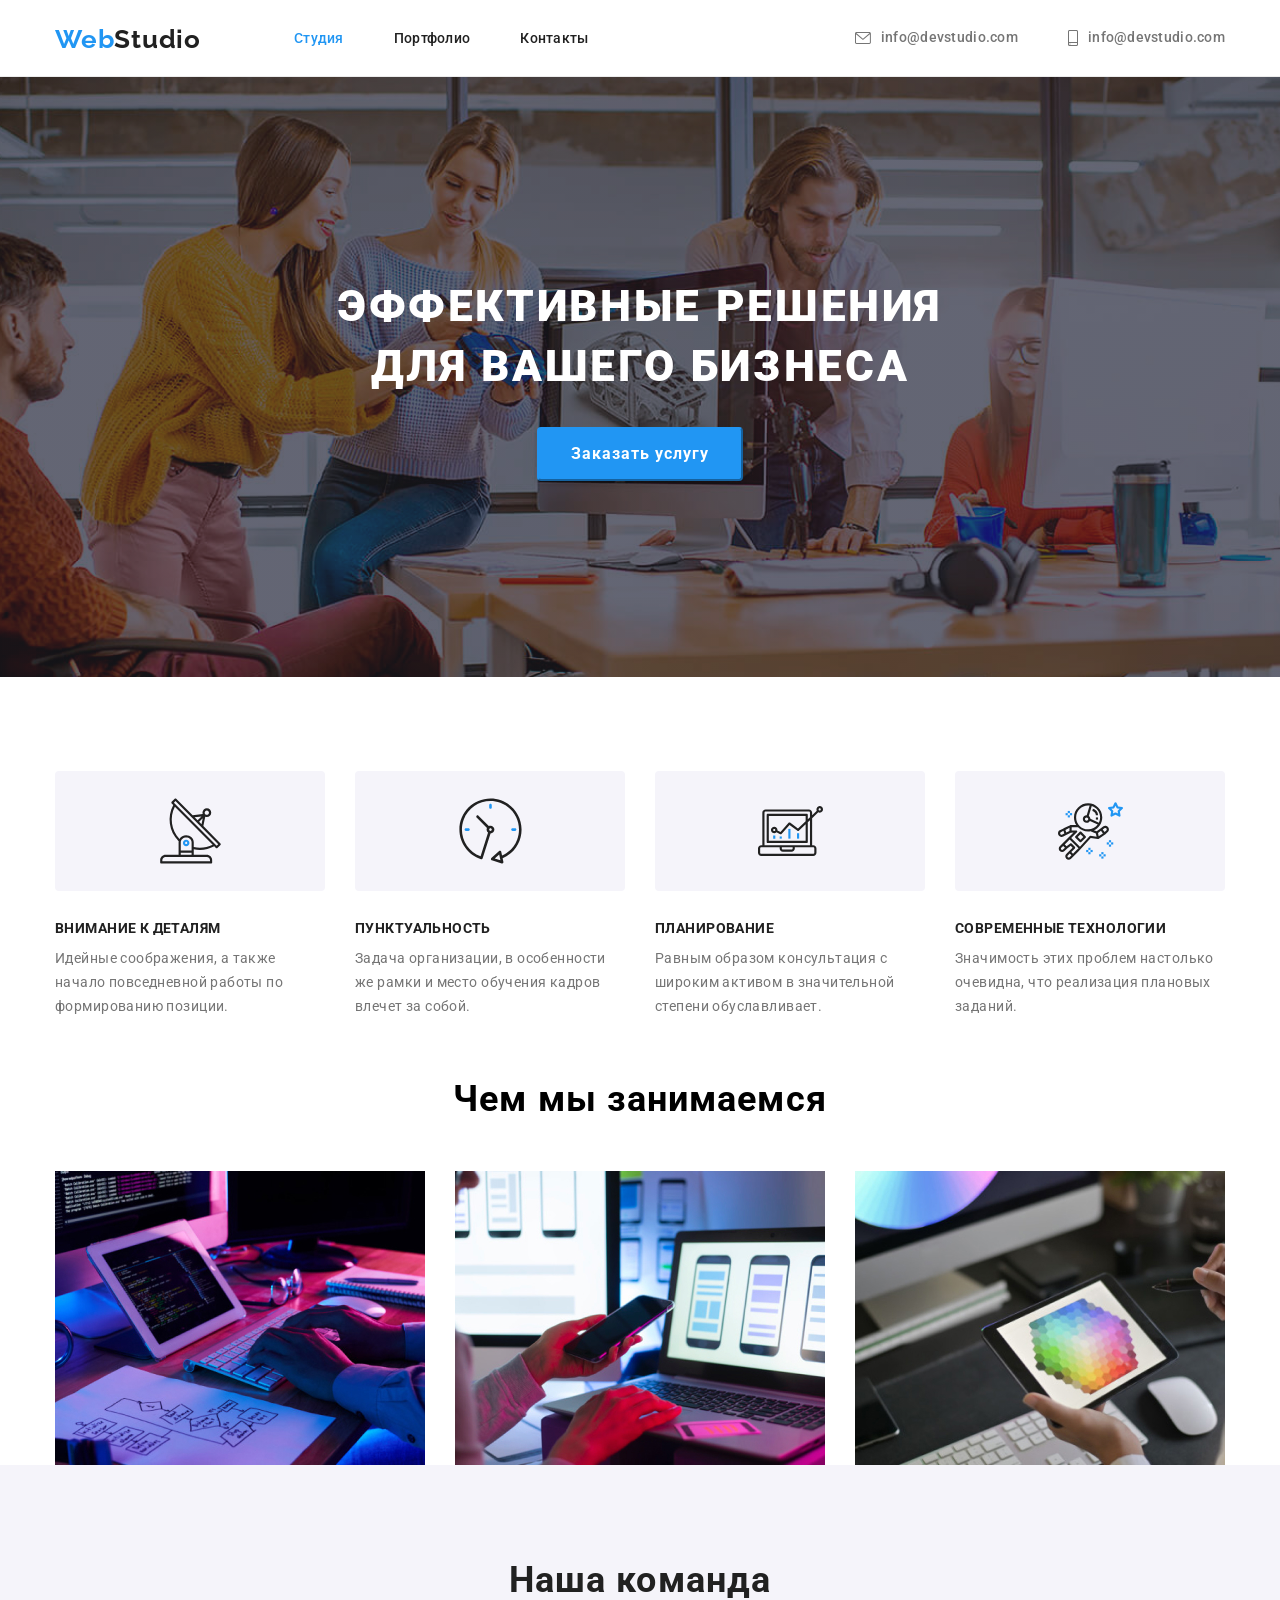
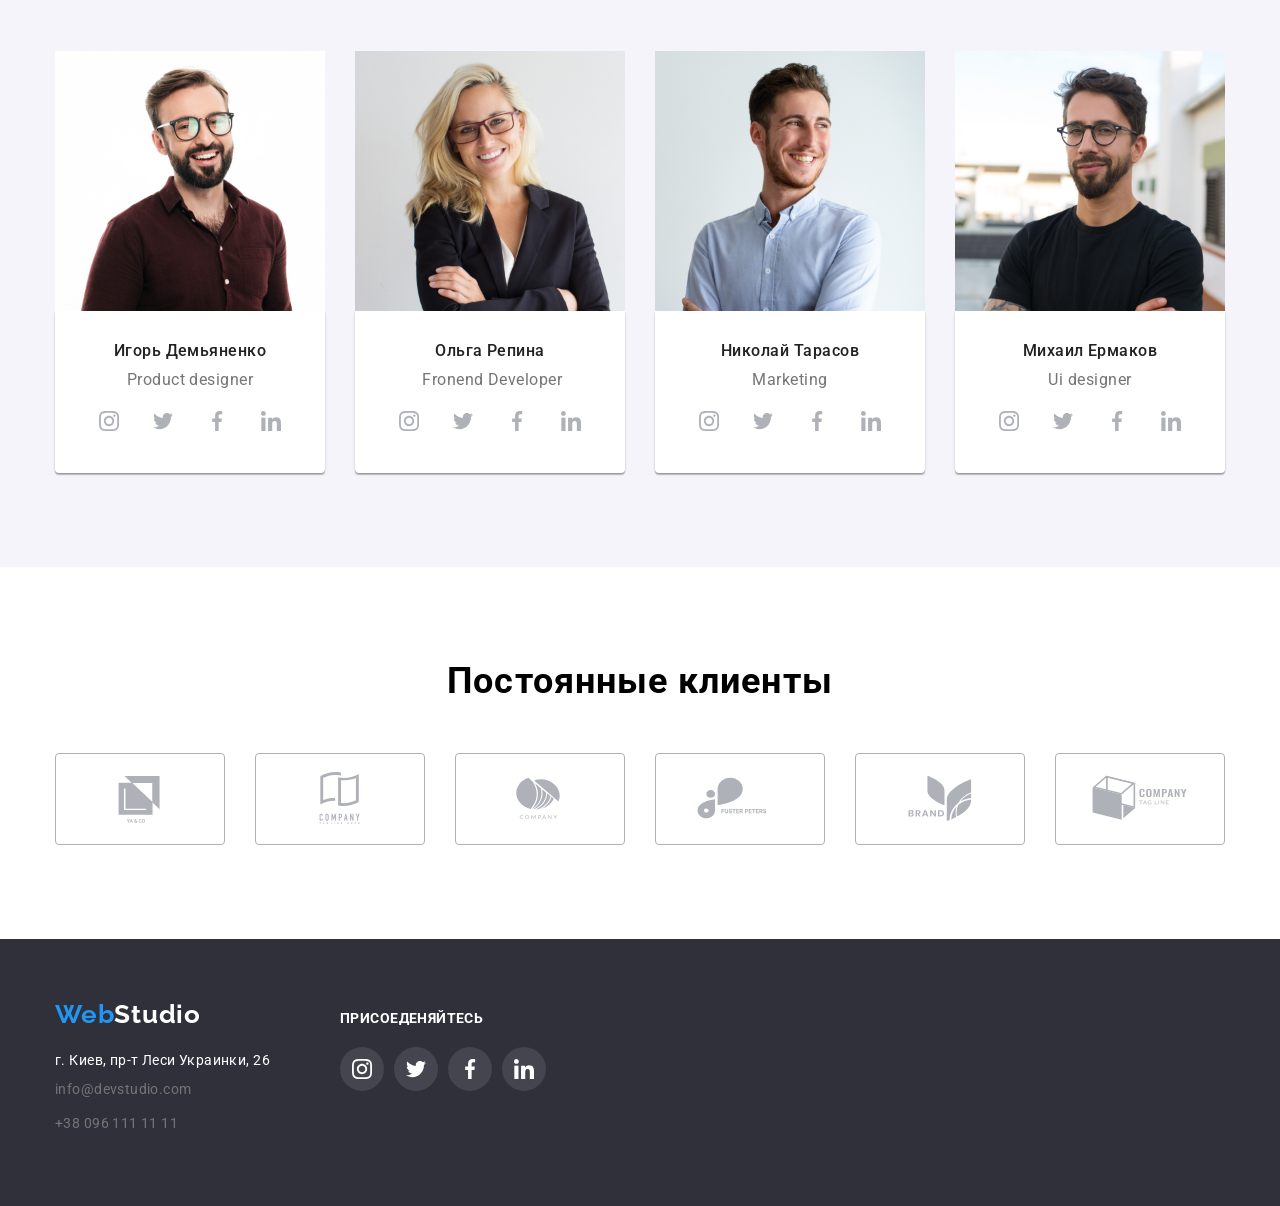
==== index.html @ 1cba385b "2 3" ====
<!DOCTYPE html>
<html lang="en">
<head>
    <link rel="stylesheet" href="https://cdnjs.cloudflare.com/ajax/libs/modern-normalize/1.1.0/modern-normalize.min.css"
        integrity="sha512-wpPYUAdjBVSE4KJnH1VR1HeZfpl1ub8YT/NKx4PuQ5NmX2tKuGu6U/JRp5y+Y8XG2tV+wKQpNHVUX03MfMFn9Q=="
        crossorigin="anonymous" referrerpolicy="no-referrer" />
    <meta charset="UTF-8" />
    <meta name="viewport" content="width=device-width, initial-scale=1.0" />
    <link rel="preconnect" href="https://fonts.googleapis.com">
    <link rel="preconnect" href="https://fonts.gstatic.com" crossorigin>
    <link
         rel="preconnect" href="https://fonts.googleapis.com"> 
<link rel="preconnect" href="https://fonts.gstatic.com" crossorigin> 
<link href="https://fonts.googleapis.com/css2?family=Raleway:wght@700&family=Roboto:wght@400;500;700&display=swap" rel="stylesheet">
    <link rel="stylesheet" href="./css/styles.css">
    
    <title>Document</title>
</head>
<body>
    <header class="header">
        <div class="container">
        <a class="logo link" href="./index.html">Web<span class="logo-web">Studio</span></a>
        <nav class="nav">
            <ul class="nav-list list">
                <li class="nav-list-item"><a class="nav-list-link link current" href="./index.html">Студия</a>
                
                </li>
                <li class="nav-list-item"><a class="nav-list-link link "
                        href="./portfolio.html">Портфолио</a></li>
                <li class="nav-list-item"><a class="nav-list-link  link" href="">Контакты</a></li>
            </ul>
        </nav>
    
        <ul class="nav-contacts">
            <li class="nav-item"><a class="nav-contacts-link link "
                    href="mailto:info@devstudio.com">
                <svg class="contacts-icon" width="16" height="12">
                    <use href="./images/icons.svg#icon-mail"></use>
                </svg>info@devstudio.com</a>
                </li>
            <li class="nav-item"><a class="nav-contacts-link link" href="tel:+380961111111">
            <svg class="contacts-icon" width="10" height="16">
                <use href="./images/icons.svg#icon-phone"></use>
            </svg>info@devstudio.com</a>
            </li>
        </ul>
        </div>
    </header>
    <main>
        <section class="hero">
            <div class="container hero-container">
            <h1 class="hero-title">Эффективные решения <br> для вашего бизнеса</h1>
            <button class="hero-btn" type="button">Заказать услугу</button>
            </div>
        
        </section>

        <section>
            <div class="container benefits-container">
            <ul class="benefits list">
                <li class="benefits-item">
                    <div class="benefits-custom">
                        <svg class="benefits-icon">
                            <use href="./images/icons.svg#icon-d1">
                            </use>
                        </svg>
                    </div>
                
               <h3  class="benefits-title">Внимание к деталям</h3>
               <p class="benefits-text">Идейные соображения, а также начало повседневной работы по формированию позиции.</p>
               </li>

               <li class="benefits-item">
                <div class="benefits-custom">
                    <svg class="benefits-icon">
                        <use href="./images/icons.svg#icon-d2">
                        </use>
                    </svg>
                </div>
               <h3 class="benefits-title">Пунктуальность</h3>
               <p class="benefits-text">Задача организации, в особенности же рамки и место обучения кадров влечет за собой.</p>
               </li>
               
               <li class="benefits-item">
                <div class="benefits-custom">
                    <svg class="benefits-icon">
                        <use href="./images/icons.svg#icon-d3">
                        </use>
                    </svg>
                </div>
               <h3 class="benefits-title">Планирование</h3>
               <p class="benefits-text">Равным образом консультация с широким активом в значительной степени обуславливает.</p>
               </li>

               <li class="benefits-item">
                <div class="benefits-custom">
                    <svg class="benefits-icon">
                        <use href="./images/icons.svg#icon-d4">
                        </use>
                    </svg>
                </div>
               <h3 class="benefits-title">Современные технологии</h3>
               <p class="benefits-text">Значимость этих проблем настолько очевидна, что реализация плановых заданий.</p>
               </li>
            </ul>
            </div>
        </section>

        <section class="section work-section">
            <div class="container">
            <h2 class="works-title">
                Чем мы занимаемся
            </h2>
            
            <ul class="works list">
                <li class="works-item">
                <img class="img" src="./images/img.jpg" alt="примеры работ" width="370" height="294" />
                </li>

                <li class="works-item">
                    <img class="img" src="./images/img-2.jpg" alt="примеры работ" width="370" height="294" />
                </li>

                <li class="works-item">
                    <img class="img" src="./images/img-3.jpg" alt="примеры работ" width="370" height="294" />
                </li>
            </ul>
            </div>
        </section>

        <section class="section team-section" >
            <div class="container">
            <h2 class="section-command"> Наша команда</h2>

            <ul class="command list">
                <li class="command-item">
                    <img class="img" src="./images/w1.jpg" alt="Игорь Демьяненко-Product designer" width="270" height="260" />
                    <div class="command-text">
                        <h3 class="command-item-name">Игорь Демьяненко</h3>
                        <p class="command-item-text">Product designer</p>
                        <div class="command-link">
                            <ul class="command-link-list">
                                <li class="social-item list">
                                    <a class="join-social-link link" href="https://www.instagram.com">
                                        <svg class="command-social-icon" >
                                            <use href="./images/icons.svg#icon-instagram-2">
                                            </use>
                                        </svg>
                                    </a>
                        
                                </li>
                                <li class="social-item list">
                                    <a class="join-social-link link" href="https://twitter.com">
                                        <svg class="command-social-icon" >
                                            <use href="./images/icons.svg#icon-twitter-1">
                                            </use>
                                        </svg>
                                    </a>
                                </li>
                                <li class="social-item list">
                                    <a class="join-social-link link" href="https://www.facebook.com">
                                        <svg class="command-social-icon" >
                                            <use href="./images/icons.svg#icon-facebook-1">
                                            </use>
                                        </svg>
                                    </a>
                                </li>
                                <li class="social-item list">
                                    <a class="join-social-link link" href="https://www.linked-in.com">
                                        <svg class="command-social-icon" >
                                            <use href="./images/icons.svg#icon-linkedin-1">
                                            </use>
                                        </svg>
                                    </a>
                                </li>
                            </ul>
                        </div>

                    </div>
                </li>

                <li class="command-item">
                    <img class="img" src="./images/w2.jpg" alt="Игорь Демьяненко-Product designer" width="270" height="260" />
                    <div class="command-text">
                        <h3 class="command-item-name">Ольга Репина</h3>
                        <p class="command-item-text"> Fronend Developer</p>
                        <div class="command-link">
                            <ul class="command-link-list">
                                <li class="social-item list">
                                    <a class="join-social-link link" href="https://www.instagram.com">
                                        <svg class="command-social-icon">
                                            <use href="./images/icons.svg#icon-instagram-2">
                                            </use>
                                        </svg>
                                    </a>
                        
                                </li>
                                <li class="social-item list">
                                    <a class="join-social-link link" href="https://twitter.com">
                                        <svg class="command-social-icon">
                                            <use href="./images/icons.svg#icon-twitter-1">
                                            </use>
                                        </svg>
                                    </a>
                                </li>
                                <li class="social-item list">
                                    <a class="join-social-link link" href="https://www.facebook.com">
                                        <svg class="command-social-icon">
                                            <use href="./images/icons.svg#icon-facebook-1">
                                            </use>
                                        </svg>
                                    </a>
                                </li>
                                <li class="social-item list">
                                    <a class="join-social-link link" href="https://www.linked-in.com">
                                        <svg class="command-social-icon">
                                            <use href="./images/icons.svg#icon-linkedin-1">
                                            </use>
                                        </svg>
                                    </a>
                                </li>
                            </ul>
                        </div>
                        
                        

                    </div>
                </li>

                <li class="command-item">
                    <img class="img" src="./images/w3.jpg" alt="Игорь Демьяненко-Product designer" width="270" height="260" />
                    <div class="command-text">
                        <h3 class="command-item-name">Николай Тарасов</h3>
                        <p class="command-item-text">Marketing</p>
                        <div class="command-link">
                            <ul class="command-link-list">
                                <li class="social-item list">
                                    <a class="join-social-link link" href="https://www.instagram.com">
                                        <svg class="command-social-icon">
                                            <use href="./images/icons.svg#icon-instagram-2">
                                            </use>
                                        </svg>
                                    </a>
                        
                                </li>
                                <li class="social-item list">
                                    <a class="join-social-link link" href="https://twitter.com">
                                        <svg class="command-social-icon">
                                            <use href="./images/icons.svg#icon-twitter-1">
                                            </use>
                                        </svg>
                                    </a>
                                </li>
                                <li class="social-item list">
                                    <a class="join-social-link link" href="https://www.facebook.com">
                                        <svg class="command-social-icon">
                                            <use href="./images/icons.svg#icon-facebook-1">
                                            </use>
                                        </svg>
                                    </a>
                                </li>
                                <li class="social-item list">
                                    <a class="join-social-link link" href="https://www.linked-in.com">
                                        <svg class="command-social-icon">
                                            <use href="./images/icons.svg#icon-linkedin-1">
                                            </use>
                                        </svg>
                                    </a>
                                </li>
                            </ul>
                        </div>

                    </div>
                </li>

                <li class="command-item">
                    <img class="img" src="./images/w4.jpg" alt="Игорь Демьяненко-Product designer" width="270" height="260" />
                    <div class="command-text">
                        <h3 class="command-item-name">Михаил Ермаков</h3>
                        <p class="command-item-text">Ui designer</p>
                        <div class="command-link">
                            <ul class="command-link-list">
                                <li class="social-item list">
                                    <a class="join-social-link link" href="https://www.instagram.com">
                                        <svg class="command-social-icon">
                                            <use href="./images/icons.svg#icon-instagram-2">
                                            </use>
                                        </svg>
                                    </a>
                        
                                </li>
                                <li class="social-item list">
                                    <a class="join-social-link link" href="https://twitter.com">
                                        <svg class="command-social-icon">
                                            <use href="./images/icons.svg#icon-twitter-1">
                                            </use>
                                        </svg>
                                    </a>
                                </li>
                                <li class="social-item list">
                                    <a class="join-social-link link" href="https://www.facebook.com">
                                        <svg class="command-social-icon">
                                            <use href="./images/icons.svg#icon-facebook-1">
                                            </use>
                                        </svg>
                                    </a>
                                </li>
                                <li class="social-item list">
                                    <a class="join-social-link link" href="https://www.linked-in.com">
                                        <svg class="command-social-icon">
                                            <use href="./images/icons.svg#icon-linkedin-1">
                                            </use>
                                        </svg>
                                    </a>
                                </li>
                            </ul>
                        </div>

                    </div>
                </li>

            </ul>
            </div>
        </section>

    </main>

    <section class="section">
        <div class="container">
            <h2 class="section-clients">Постоянные клиенты</h2>
            <ul class="clients-list list">
                <li class="clients-item">
                    <a class="clients-link link" href="">
                        <svg class="clients-icon">
                            <use href="./images/icons.svg#icon-client1"></use>
                        </svg>
                    </a>
                </li>
                <li class="clients-item">
                    <a class="clients-link link" href="">
                        <svg class="clients-icon" >
                            <use href="./images/icons.svg#icon-client2"></use>
                        </svg>
                    </a>
                </li>
                <li class="clients-item">
                    <a class="clients-link link" href="">
                        <svg class="clients-icon">
                            <use href="./images/icons.svg#icon-client3"></use>
                        </svg>
                    </a>
                </li>
                <li class="clients-item">
                    <a class="clients-link link" href="">
                        <svg class="clients-icon">
                            <use href="./images/icons.svg#icon-client4"></use>
                        </svg>
                    </a>
                </li>
                <li class="clients-item">
                    <a class="clients-link link" href="">
                        <svg class="clients-icon">
                            <use href="./images/icons.svg#icon-client5"></use>
                        </svg>
                    </a>
                </li>
                <li class="clients-item">
                    <a class="clients-link link" href="">
                        <svg class="clients-icon">
                            <use href="./images/icons.svg#icon-client6"></use>
                        </svg>
                    </a>
                </li>
            </ul>
        </div>
    </section>
        <footer class="footer">
            <div class="container footer-container">


                <div class="adress">
                <a class="logo-footer link" href="">Web<span class="logo-web-footer">Studio</span></a>
        
                <address class="adress">
                    <ul class="adress-company list">
        
                        <li class="adress-company-street link">
                            г. Киев, пр-т Леси Украинки, 26
                        </li>
        
                        <li>
                            <a class="adress-link link" href="mailto:info@devstudio.com">info@devstudio.com</a>
                        </li>
        
                        <li>
                            <a class="adress-link link" href="tel:+380961111111">+38 096 111 11 11</a>
                        </li>
                    </ul>
                </address>
                </div>

                <div class="join">
                    <h2 class="join-title">Присоеденяйтесь</h2>
                    <ul class="join-list">
                        <li class="join-item list">
                            <a class="join-link link" href="https://www.instagram.com">
                                <svg class="social-icon">
                                    <use href="./images/icons.svg#icon-instagram-2">
                                    </use>
                                </svg>
                            </a>

                        </li>
                        <li class="join-item list">
                            <a class="join-link link" href="https://twitter.com">
                                <svg class="social-icon">
                                    <use href="./images/icons.svg#icon-twitter-1">
                                    </use>
                                </svg>
                            </a>
                        </li>
                        <li class="join-item list">
                            <a class="join-link link" href="https://www.facebook.com">
                                <svg class="social-icon">
                                    <use href="./images/icons.svg#icon-facebook-1">
                                    </use>
                                </svg>
                            </a>
                        </li>
                        <li class="join-item list">
                            <a class="join-link link" href="https://www.linked-in.com">
                                <svg class="social-icon">
                                    <use href="./images/icons.svg#icon-linkedin-1">
                                    </use>
                                </svg>
                            </a>
                        </li>
                    </ul>
                </div>
            </div>
        </footer>
</body>
</html>
---- css/styles.css ----
:root {
  --main-color: #ffffff;
  --second-color: #757575;
  --title-color: #212121;
  --background-color: #f5f4fa;
  --logo-color: #2196f3;
}
body {
  font-family: "Roboto", sans-serif;
}

footer {
  background-color: black;
}

p,
h1,
h2,
h3,
h4,
h5,
h6 {
  margin-top: 0;
  margin-bottom: 0;
}

ul {
  margin-top: 0;
  margin-bottom: 0;
  padding-left: 0;
}

.list {
  list-style: none;
}

.link {
  text-decoration: none;
}

/* -----------HEADER_____________*/

.container {
  width: 1200px;
  padding-left: 15px;
  padding-right: 15px;
  margin: 0 auto;
}

.header .container {
  display: flex;
  align-items: center;
}

.header {
  border-bottom: 1px solid #ececec;
}

.nav-list {
  display: flex;
}
.nav-list-item:not(:last-child) {
  margin-right: 50px;
}
.nav-list-link {
  padding-top: 32px;
  padding-bottom: 32px;
}

.nav-contacts {
  display: flex;
  margin-left: auto;
  margin: 0;
  padding: 0;
  list-style: none;
}

.logo {
  font-family: "Raleway";
  font-weight: 700;
  font-size: 26px;
  line-height: 1.23;
  letter-spacing: 0.03em;
  text-align: center;
  color: var(--logo-color);
  margin-right: 93px;
  padding-top: 0;
  display: inline-block;
  padding-top: 24px;
  padding-bottom: 20px;
}

.logo-web {
  color: var(--title-color);
  font-family: "Raleway";
  font-weight: 700;
  font-size: 26px;
  line-height: 1.23;
  letter-spacing: 0.03em;
}
.logo-web-footer {
  color: var(--main-color);
}

.nav-list-link {
  color: var(--title-color);
  font-weight: 500;
  font-size: 14px;
  line-height: 1.14;
  letter-spacing: 0.02em;
}
.current {
  color: var(--logo-color);
}

.nav-list-link:hover,
.nav-list-link:focus {
  color: var(--logo-color);
}

.nav-item:not(:last-child) {
  margin-right: 50px;
  padding: 0;
}

.nav-contacts-link {
  font-weight: 500;
  font-size: 14px;
  line-height: 1.14;
  letter-spacing: 0.02em;
  color: var(--second-color);
  display: flex;
  align-items: center;
}

.nav-contacts {
  margin-left: auto;
}

.nav-contacts-link:hover {
  text-decoration: underline;
  color: var(--logo-color);
}

.nav-contacts-link:focus {
  text-decoration: underline;
  color: var(--logo-color);
}

.contacts-icon {
  fill: currentColor;
  margin-right: 10px;
}

/* -----------MAIN_____________*/

/* -----------MAIN- main page_____________*/
.hero {
  background-color: #2f303a;
  text-align: center;
  padding: 200px 0;
  max-width: 1600px;
  height: 600px;
  background-image: linear-gradient(
      rgba(47, 48, 58, 0.4),
      rgba(47, 48, 58, 0.4)
    ),
    url(../images/Img-ground.png);
  background-repeat: no-repeat;
  background-size: cover;
  background-position: center;
  margin-bottom: 94px;
}

.hero-title {
  font-family: "Roboto";
  font-weight: 900;
  font-size: 44px;
  line-height: 1.36;
  text-align: center;
  letter-spacing: 0.06em;
  text-transform: uppercase;
  color: #ffffff;
}

.hero-btn {
  color: #ffffff;
  background-color: var(--logo-color);
  box-shadow: 0px 4px 4px rgba(0, 0, 0, 0.15);
  border-radius: 4px;
  cursor: pointer;
  font-family: "Roboto";
  font-weight: 700;
  font-size: 16px;
  line-height: 1.87;
  display: flex;
  letter-spacing: 0.06em;
  margin-top: 30px;
  margin-right: auto;
  margin-left: auto;
  padding: 10px 32px;
  display: block;
  border-color: var(--logo-color);
}
.hero-container {
  padding-bottom: 94px;
}

.benefits {
  display: flex;
  margin-bottom: 94px;
}

.benefits-item:not(:last-child) {
  margin-right: 30px;
}
.benefits-item {
  width: 270px;
  height: 120px;
}

.benefits-custom {
  display: flex;
  justify-content: center;
  padding: 25px 0;
  margin-bottom: 30px;
  border-radius: 4px;
  background-color: #f5f4fa;
}

.benefits-title {
  font-weight: 700;
  font-size: 14px;
  line-height: 1.14;
  letter-spacing: 0.03em;
  text-transform: uppercase;
  color: var(--title-color);
  margin-bottom: 10px;
}

.benefits-text {
  font-size: 14px;
  line-height: 1.71;
  letter-spacing: 0.03em;
  color: var(--second-color);
  width: 270px;
}

.benefits-icon {
  width: 65px;
  height: 70px;
}

* .section {
  padding-top: 94px;
  padding-bottom: 94px;
}

.work-section {
  padding-bottom: 0;
}

.works-title {
  margin-bottom: 50px;
  font-family: "Roboto";
  font-style: normal;
  font-weight: bold;
  font-size: 36px;
  line-height: 1.16;
  text-align: center;
  letter-spacing: 0.03em;
}
.img {
  max-width: 100%;
  display: block;
  height: auto;
}

.works {
  display: flex;
}

.works-item:not(:last-child) {
  margin-right: 30px;
}

.section-command {
  font-weight: 700;
  font-size: 36px;
  line-height: 1.17;
  text-align: center;
  letter-spacing: 0.03em;
  color: var(--title-color);
}

.team-section {
  background-color: var(--background-color);
}

.command {
  display: flex;
}

.command-item:not(:last-child) {
  margin-right: 30px;
}

.section-command {
  text-align: center;
  margin-bottom: 50px;
}

.command-item-command {
  font-weight: 7000;
  font-size: 36px;
  letter-spacing: 0.03em;
  color: var(--title-color);
}

.command-item-name {
  font-weight: 500;
  font-size: 16px;
  line-height: 1.19;
  letter-spacing: 0.03em;
  color: var(--title-color);
  text-align: center;
  margin-bottom: 10px;
}

.command-item-text {
  font-size: 16px;
  line-height: 1.19;
  letter-spacing: 0.03em;
  color: var(--second-color);
  margin-bottom: 10px;
  text-align: center;
}

.command-text {
  padding-top: 30px;
  padding-bottom: 30px;
}

.visually-hidden {
  position: absolute;
  clip: rect(0 0 0 0);
  width: 1px;
  height: 1px;
  margin: -1px;
}

.command-text {
  display: flex;
  display: block;
}

.command-link-list {
  display: flex;
  justify-content: center;
  align-items: center;
}
.command-text {
  background-color: var(--main-color);
  box-shadow: 0px 1px 3px rgba(0, 0, 0, 0.12), 0px 1px 1px rgba(0, 0, 0, 0.14),
    0px 2px 1px rgba(0, 0, 0, 0.2);
  border-radius: 0px 0px 4px 4px;
}

.command-social-icon {
  height: 20px;
  width: 20px;
}

.join-social-link {
  display: flex;
  align-items: center;
  justify-content: center;
  height: 44px;
  width: 44px;
  border-radius: 50%;
  fill: #afb1b8;
}

.social-item:not(last-child) {
  margin-right: 10px;
}

.social-item:last-child {
  margin-right: 0;
}

.command-social-icon:focus,
.command-social-icon:hover {
  fill: var(--main-color);
  background-color: var(--logo-color);
}

.join-social-link:hover,
.join-social-link:focus {
  fill: var(--main-color);
  background-color: var(--logo-color);
}

.filter {
  display: flex;
  margin-top: -94px;

  justify-content: center;
  padding-top: 94px;
  margin-bottom: 50px;
}
.filter-item:not(:last-child) {
  margin-right: 8px;
  text-align: center;
}

.filter-item-btn {
  color: var(--title-color);
  font-weight: 500;
  font-size: 16px;
  line-height: 1.62;
  letter-spacing: 0.03em;
  background: #f5f4fa;
  border-radius: 4px;
  padding: 6px 22px;
  border-width: 0px;
}

.filter-item-btn {
  cursor: pointer;
}

.filter-item-btn {
  background-color: var(--background-color);
}

.filter-item-btn:hover,
.filter-item-btn:focus {
  color: white;
  background-color: #2196f3;
  box-shadow: 0px 3px 1px rgba(0, 0, 0, 0.1), 0px 1px 2px rgba(0, 0, 0, 0.08),
    0px 2px 2px rgba(0, 0, 0, 0.12);
}

.portfolio {
  display: flex;
  flex-wrap: wrap;
  margin-right: -30px;
  margin-bottom: -30px;
}

.portfolio-about {
  border: 1px solid #eeeeee;
  box-sizing: border-box;
}

.portfolio-item:not(:last-child) {
  margin-right: 30px;
  margin-bottom: 30px;
}
.portfolio-item:last-child {
  margin-left: 30px;
  margin-bottom: 30px;
}

.portfolio-item {
  flex-basis: calc(100% / 3 - 30px);
}

.portfolio-about {
  padding-top: 20px;
  padding-bottom: 20px;
  padding-left: 24px;
  padding-right: 24px;
}

.portfolio-title {
  margin-bottom: 4px;
}

.portfolio-title {
  font-family: "Roboto";
  font-weight: 700;
  font-size: 18px;
  line-height: 2;
  letter-spacing: 0.06em;
  margin-bottom: 0;
  color: #212121;
}
.project-link {
  display: block;
}

.project-link:focus,
.project-link:hover {
  box-shadow: 0px 1px 1px rgba(0, 0, 0, 0.12), 0px 4px 4px rgba(0, 0, 0, 0.06),
    1px 4px 6px rgba(0, 0, 0, 0.16);
}

.portfolio-text {
  font-size: 16px;
  line-height: 1.87;
  letter-spacing: 0.03em;
  color: var(--second-color);
}

.section-clients {
  margin-bottom: 50px;
  font-family: "Roboto";
  font-style: normal;
  font-weight: bold;
  font-size: 36px;
  line-height: 1.16;
  text-align: center;
  letter-spacing: 0.03em;
}

.clients-list {
  display: flex;
  justify-content: space-between;
}

.clients-list {
  display: flex;
}

.clients-link {
  display: flex;
  align-items: center;
  justify-content: center;
  width: 170px;
  height: 92px;
  border: 1px solid #afb1b8;
  box-sizing: border-box;
  border-radius: 4px;
  fill: #afb1b8;
}

.clients-link:hover,
.clients-link:focus {
  border: 1px solid #2196f3;
  fill: #2196f3;
}
.clients-icon {
  width: 140px;
  height: 60px;
}

/* -----------footer_____________*/

.footer {
  background-color: #2f303a;
  padding-top: 60px;
  padding-bottom: 60px;
}

.logo-footer {
  margin-bottom: 20px;
  font-family: "Raleway";
  font-weight: 700;
  font-size: 26px;
  line-height: 1.23;
  letter-spacing: 0.03em;
  text-align: center;
  color: var(--logo-color);

  padding-top: 0;
  display: inline-block;
}

.adress {
  font-style: normal;
}

.adress-company-street {
  font-family: "Roboto";
  font-size: 14px;
  line-height: 1.71x;
  letter-spacing: 0.03em;
  color: #ffffff;
  padding-bottom: 10px;
  display: inline-block;
  font-style: normal;
}

.adress-link {
  font-family: "Roboto";
  font-size: 14px;
  line-height: 1.71;
  letter-spacing: 0.03em;
  color: rgba(255, 255, 255, 0.6);
  padding-bottom: 10px;
  display: inline-block;
  font-style: normal;
  color: var(--second-color);
}
.join {
  margin-left: 70px;
}
.join-title {
  font-family: "Roboto";
  font-style: normal;
  font-weight: bold;
  font-size: 14px;
  line-height: 1.14;
  letter-spacing: 0.03em;
  text-transform: uppercase;
  color: #ffffff;
}

.join-list {
  display: flex;
  margin-top: 20px;
}
.join-link {
  height: 44px;
  width: 44px;
  border-radius: 50%;
  background: rgba(255, 255, 255, 0.1);
  display: flex;
  align-items: center;
  justify-content: center;
  fill: var(--background-color);
}
.join-link:focus,
.join-link:hover {
  background-color: var(--logo-color);
}

.social-icon {
  width: 20px;
  height: 20px;
  fill: var(--main-color);
}

.footer-container {
  align-items: baseline;
  display: flex;
}
.join-item:not(:last-child) {
  margin-right: 10px;
}
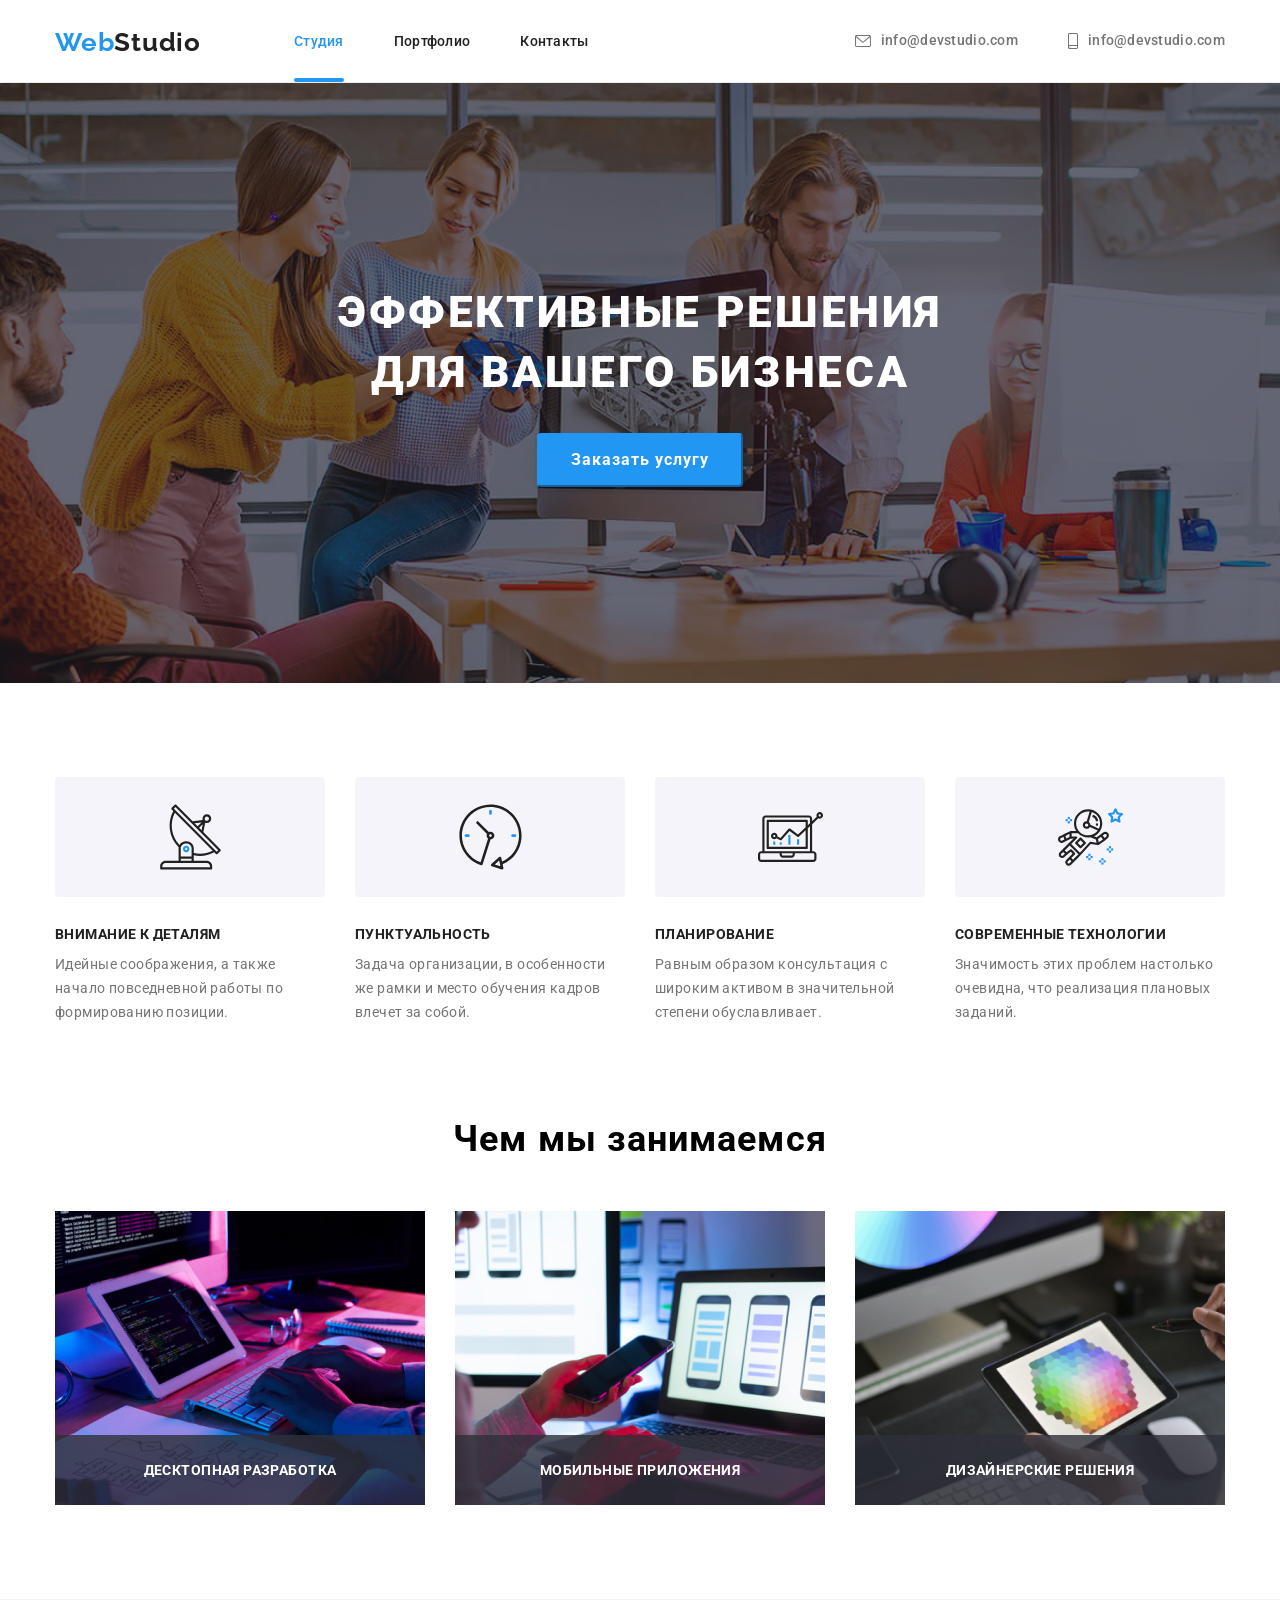
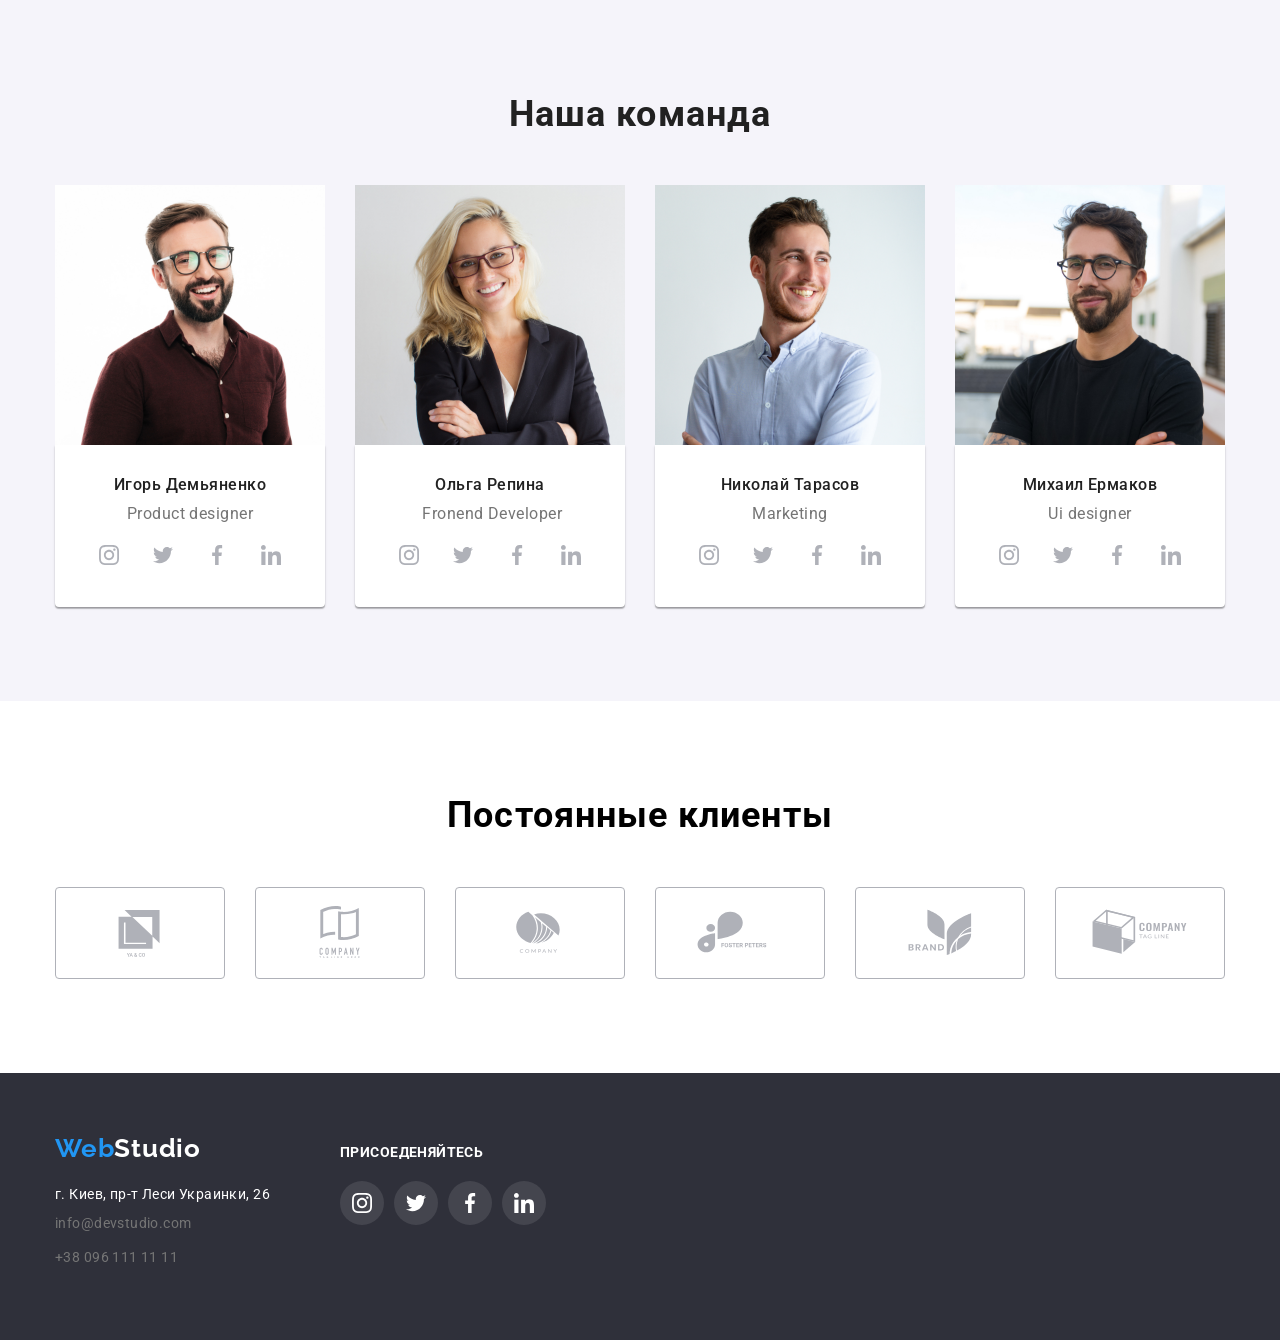
==== commit d4b2bbe6: "works" ====
--- a/index.html
+++ b/index.html
@@ -22,12 +22,14 @@
         <a class="logo link" href="./index.html">Web<span class="logo-web">Studio</span></a>
         <nav class="nav">
             <ul class="nav-list list">
-                <li class="nav-list-item"><a class="nav-list-link link current" href="./index.html">Студия</a>
-                
-                </li>
-                <li class="nav-list-item"><a class="nav-list-link link "
+                <li class="nav-list-item">
+                    <a class="nav-list-link link current" href="./index.html">Студия</a>
+                </li>
+                <li class="nav-list-item">
+                    <a class="nav-list-link link "
                         href="./portfolio.html">Портфолио</a></li>
-                <li class="nav-list-item"><a class="nav-list-link  link" href="">Контакты</a></li>
+                <li class="nav-list-item">
+                    <a class="nav-list-link  link" href="">Контакты</a></li>
             </ul>
         </nav>
     
@@ -55,7 +57,7 @@
         
         </section>
 
-        <section>
+        <section class="section section-benefits">
             <div class="container benefits-container">
             <ul class="benefits list">
                 <li class="benefits-item">
@@ -115,14 +117,23 @@
             <ul class="works list">
                 <li class="works-item">
                 <img class="img" src="./images/img.jpg" alt="примеры работ" width="370" height="294" />
+                <div class="label">
+                    <h3 class="works-name">Десктопная разработка</h3>
+                </div>
                 </li>
 
                 <li class="works-item">
                     <img class="img" src="./images/img-2.jpg" alt="примеры работ" width="370" height="294" />
+                    <div class="label">
+                        <h3 class="works-name">Мобильные приложения</h3>
+                    </div>
                 </li>
 
                 <li class="works-item">
                     <img class="img" src="./images/img-3.jpg" alt="примеры работ" width="370" height="294" />
+                    <div class="label">
+                        <h3 class="works-name">Дизайнерские решения</h3>
+                    </div>
                 </li>
             </ul>
             </div>
--- a/css/styles.css
+++ b/css/styles.css
@@ -59,6 +59,15 @@
 .nav-list {
   display: flex;
 }
+
+.nav-list-item {
+  position: relative;
+  justify-content: center;
+  align-items: center;
+  padding-bottom: 32px;
+  padding-top: 32px;
+}
+
 .nav-list-item:not(:last-child) {
   margin-right: 50px;
 }
@@ -108,9 +117,24 @@
   font-size: 14px;
   line-height: 1.14;
   letter-spacing: 0.02em;
+  transition: color 250ms cubic-bezier(0.4, 0, 0.2, 1),
+    fill 250ms cubic-bezier(0.4, 0, 0.2, 1);
+  color: var(--title-color);
 }
 .current {
   color: var(--logo-color);
+}
+
+.current::before {
+  content: "";
+  position: absolute;
+  left: 0;
+  bottom: 0;
+  display: block;
+  width: 100%;
+  height: 4px;
+  border-radius: 2px;
+  background: var(--logo-color);
 }
 
 .nav-list-link:hover,
@@ -169,7 +193,7 @@
   background-repeat: no-repeat;
   background-size: cover;
   background-position: center;
-  margin-bottom: 94px;
+  /* margin-bottom: 94px; */
 }
 
 .hero-title {
@@ -208,15 +232,10 @@
 
 .benefits {
   display: flex;
-  margin-bottom: 94px;
 }
 
 .benefits-item:not(:last-child) {
   margin-right: 30px;
-}
-.benefits-item {
-  width: 270px;
-  height: 120px;
 }
 
 .benefits-custom {
@@ -257,7 +276,7 @@
 }
 
 .work-section {
-  padding-bottom: 0;
+  padding-top: 0;
 }
 
 .works-title {
@@ -282,6 +301,28 @@
 
 .works-item:not(:last-child) {
   margin-right: 30px;
+}
+
+.works-item {
+  position: relative;
+}
+
+.label {
+  position: absolute;
+  bottom: 0;
+  width: 100%;
+  padding: 27px 0;
+  background: rgba(47, 48, 58, 0.8);
+}
+
+.works-name {
+  font-weight: 700;
+  font-size: 14px;
+  line-height: 16px;
+  text-align: center;
+  letter-spacing: 0.03em;
+  text-transform: uppercase;
+  color: var(--main-color);
 }
 
 .section-command {
